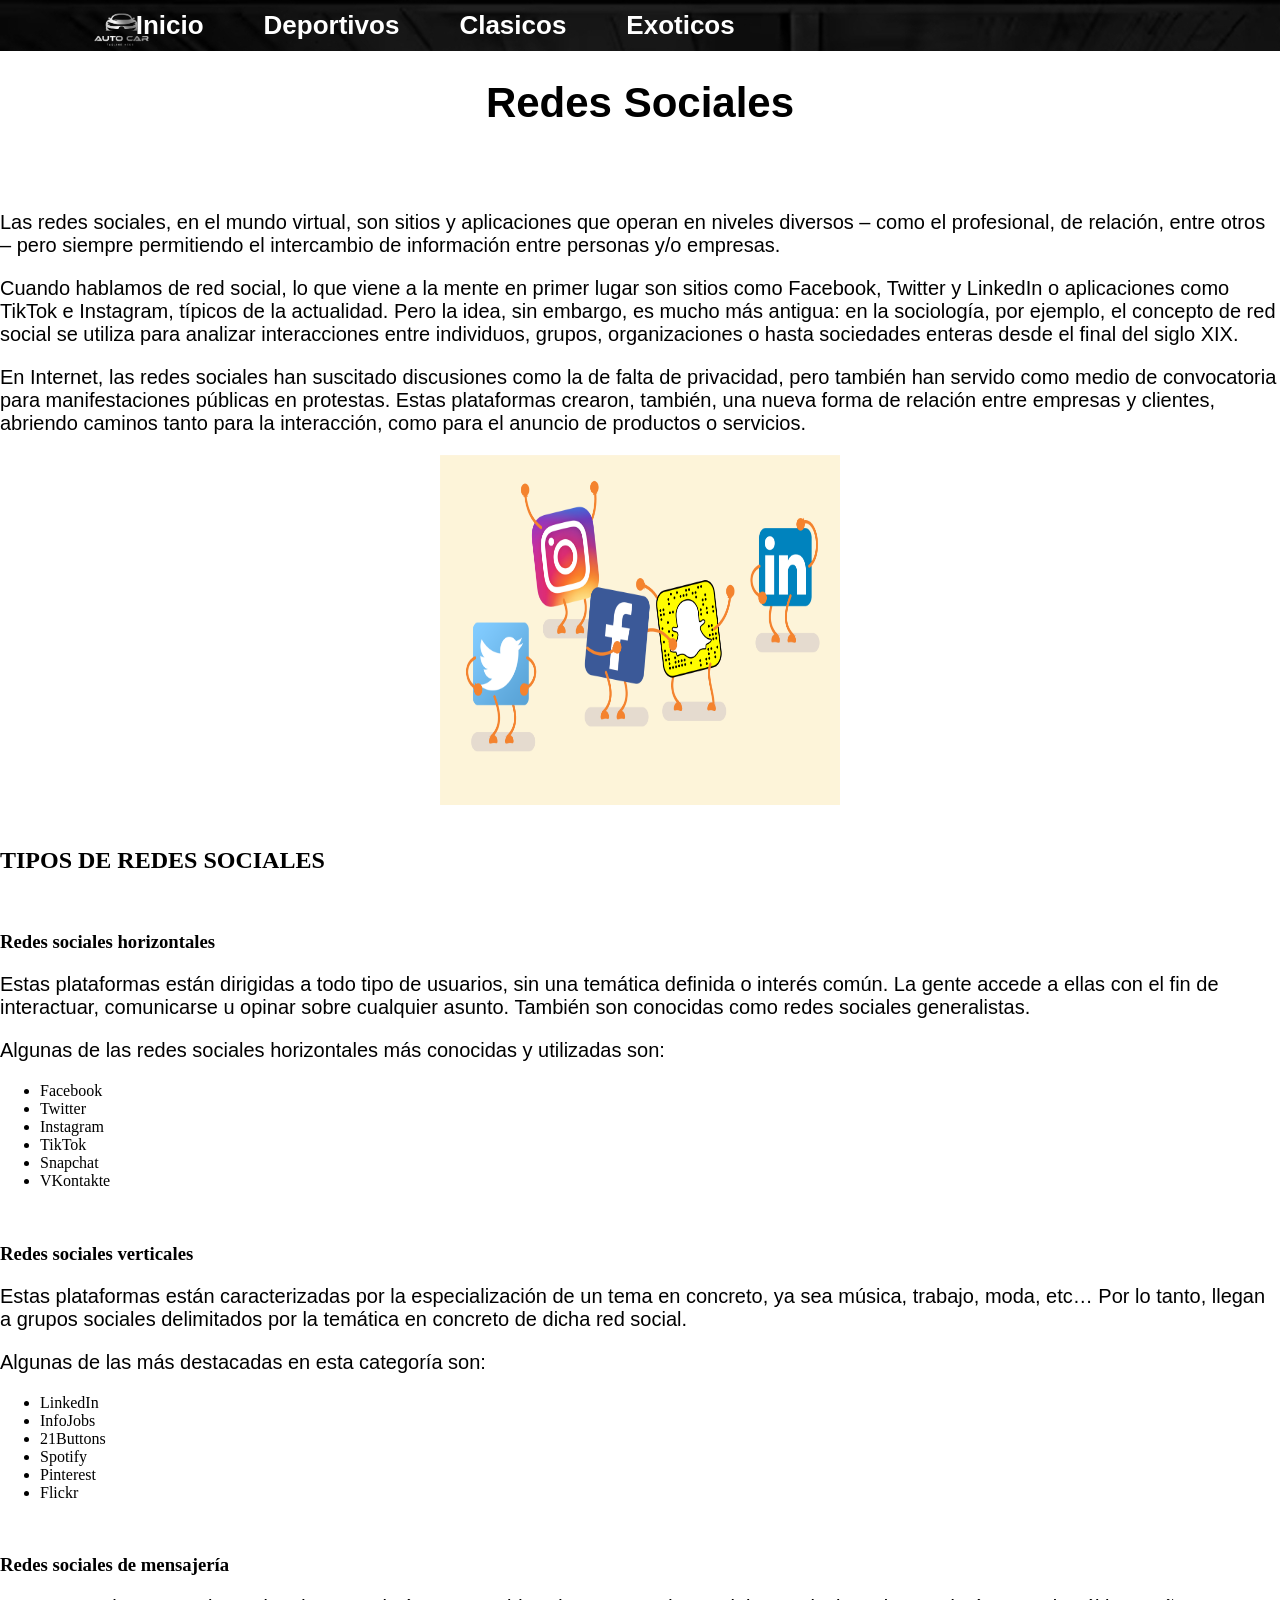
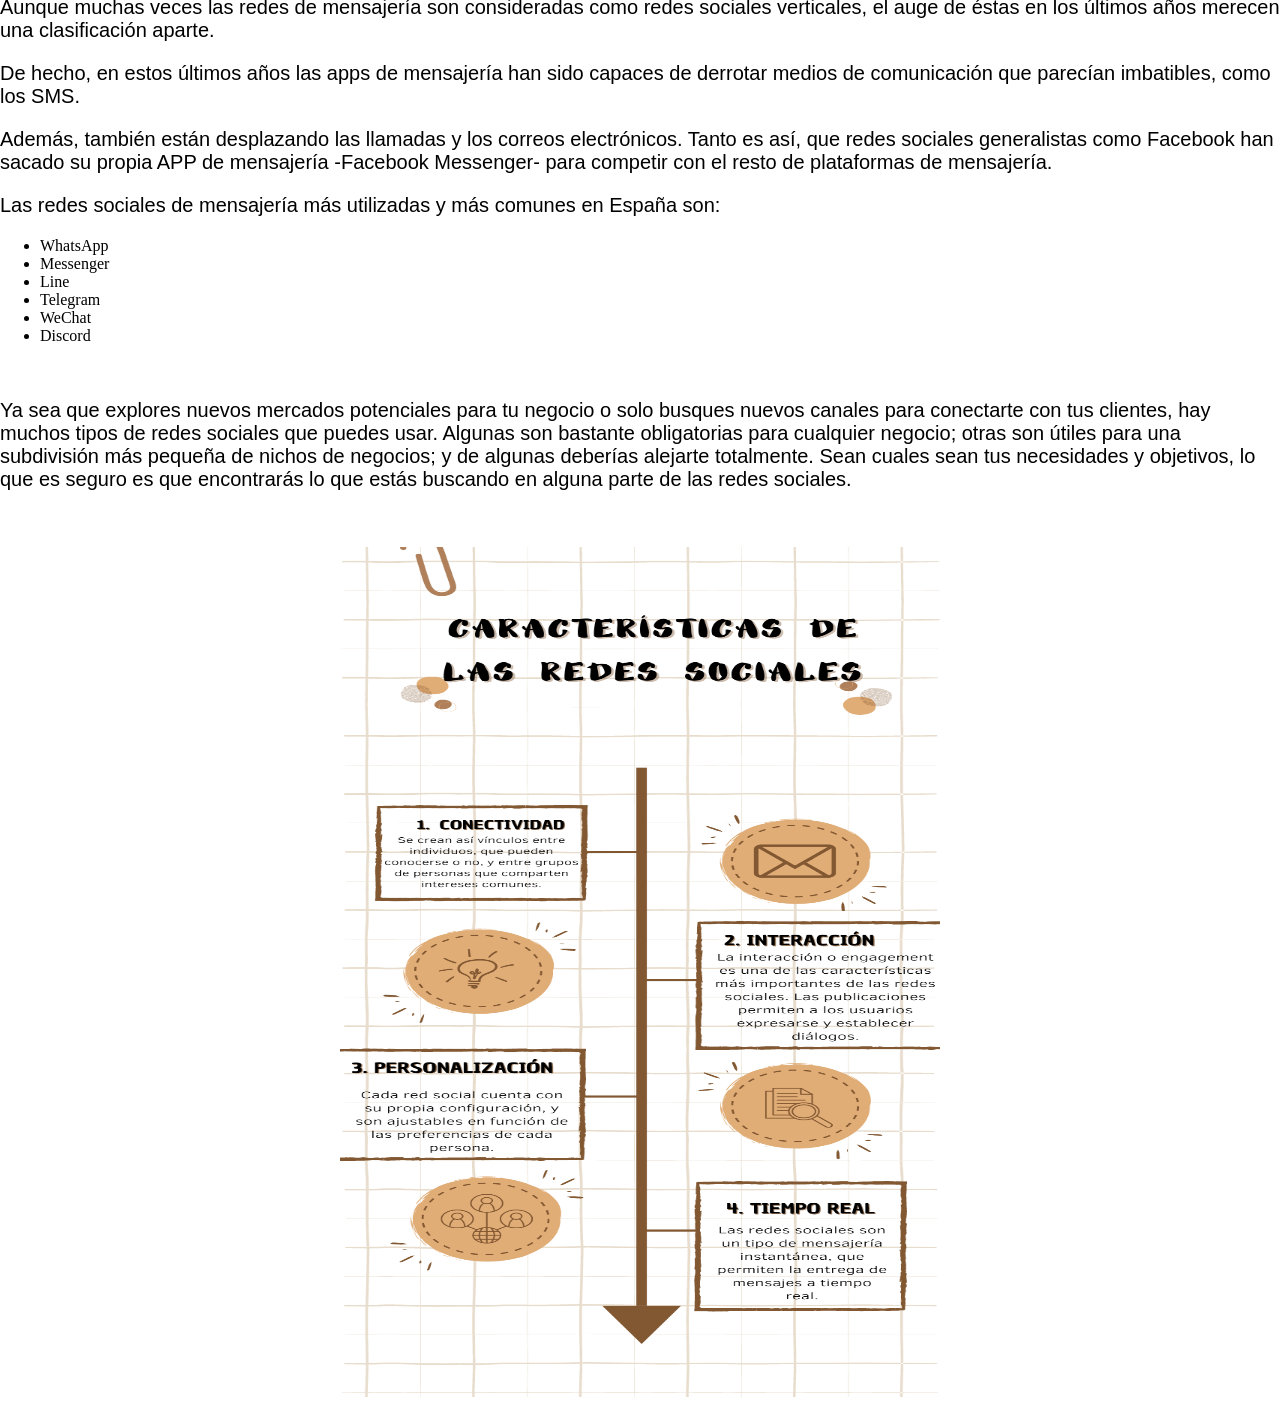
==== clasicos.html @ f696d331 "Mi pagina de carros exoticos" ====
<!DOCTYPE html>
<html lang="en">

<head>
    <meta charset="UTF-8">
    <meta http-equiv="X-UA-Compatible" content="IE=edge">
    <meta name="viewport" content="width=device-width, initial-scale=1.0">
    <title>Redes Sociales</title>
    <link rel="stylesheet" href="css/style.css">
</head>

<body>
    
    <div class="menu-container">
        <div class="menu-wrapper"><img src="IMAGENES/logo.png" alt="Logo" class="logo"></div>
            <ul class="Menu">
                <li><a href="index.html">Inicio</a></li>
                <li><a href="deportivos.html">Deportivos</a></li>
                <li><a href="clasicos.html">Clasicos</a></li>
                <li><a href="exoticos.html">Exoticos</a></li>
            </ul>
        </div>
    

    <center>
        <h1>Redes Sociales</h1>
    </center>
    <br><br>
    <p>Las redes sociales, en el mundo virtual, son sitios y aplicaciones que operan en niveles diversos – como el
        profesional, de relación, entre otros – pero siempre permitiendo el intercambio de información entre personas
        y/o empresas.</p>

    <p>Cuando hablamos de red social, lo que viene a la mente en primer lugar son sitios como Facebook, Twitter y
        LinkedIn o aplicaciones como TikTok e Instagram, típicos de la actualidad. Pero la idea, sin embargo, es mucho
        más antigua: en la sociología, por ejemplo, el concepto de red social se utiliza para analizar interacciones
        entre individuos, grupos, organizaciones o hasta sociedades enteras desde el final del siglo XIX.</p>

    <p>En Internet, las redes sociales han suscitado discusiones como la de falta de privacidad, pero también han
        servido como medio de convocatoria para manifestaciones públicas en protestas. Estas plataformas crearon,
        también, una nueva forma de relación entre empresas y clientes, abriendo caminos tanto para la interacción, como
        para el anuncio de productos o servicios.</p>
    <center><img SRC="IMAGENES/redes-sociales.png" width="400" height="350"></center>
    <br>
    <h2>TIPOS DE REDES SOCIALES</h2>
    <br>
    <h3>Redes sociales horizontales</h3>
    <p>Estas plataformas están dirigidas a todo tipo de usuarios, sin una temática definida o interés común. La gente
        accede a ellas con el fin de interactuar, comunicarse u opinar sobre cualquier asunto. También son conocidas
        como redes sociales generalistas.</p>
    <p>Algunas de las redes sociales horizontales más conocidas y utilizadas son:</p>
    <ul>
        <li>Facebook</li>
        <li>Twitter</li>
        <li>Instagram</li>
        <li>TikTok</li>
        <li>Snapchat</li>
        <li>VKontakte</li>
    </ul>
    <br>

    <h3>Redes sociales verticales</h3>
    <p>Estas plataformas están caracterizadas por la especialización de un tema en concreto, ya sea música, trabajo,
        moda, etc… Por lo tanto, llegan a grupos sociales delimitados por la temática en concreto de dicha red social.
    </p>
    <p>Algunas de las más destacadas en esta categoría son:</p>
    <ul>
        <li>LinkedIn</li>
        <li>InfoJobs</li>
        <li>21Buttons</li>
        <li>Spotify</li>
        <li>Pinterest
        </li>
        <li>Flickr</li>
    </ul>
    <br>

    <h3>Redes sociales de mensajería</h3>
    <P>Aunque muchas veces las redes de mensajería son consideradas como redes sociales verticales, el auge de éstas en
        los últimos años merecen una clasificación aparte.</P>
    <p>De hecho, en estos últimos años las apps de mensajería han sido capaces de derrotar medios de comunicación que
        parecían imbatibles, como los SMS.</p>
    <p>Además, también están desplazando las llamadas y los correos electrónicos. Tanto es así, que redes sociales
        generalistas como Facebook han sacado su propia APP de mensajería -Facebook Messenger- para competir con el
        resto de plataformas de mensajería.</p>
    <p>Las redes sociales de mensajería más utilizadas y más comunes en España son:</p>
    <ul>
        <li>WhatsApp</li>
        <li>Messenger</li>
        <li>Line</li>
        <li>Telegram</li>
        <li>WeChat
        </li>
        <li>Discord</li>
    </ul>
    <br>

    <P>Ya sea que explores nuevos mercados potenciales para tu negocio o solo busques nuevos canales para conectarte con
        tus clientes, hay muchos tipos de redes sociales que puedes usar. Algunas son bastante obligatorias para
        cualquier negocio; otras son útiles para una subdivisión más pequeña de nichos de negocios; y de algunas
        deberías alejarte totalmente. Sean cuales sean tus necesidades y objetivos, lo que es seguro es que encontrarás
        lo que estás buscando en alguna parte de las redes sociales.</P>

    <br>
    <br>
    <center><img src="IMAGENES/Características de las redes sociales.png" width="600" height="850"></center>
</body>

</html>
---- css/style.css ----
body{
    margin: 0;
    padding: 0;
}

p{
    font-size: 20px;
    font-family: Helvetica;
}

h1{
    font-family: Helvetica;
    font-size: 42px;
}


body {
    background: rgb(255, 255, 255);
}

.menu-container {
    background-image: url(../IMAGENES/banner-bg.jpg);
    padding: 10px 0; /* Reduce el padding vertical */
    text-align: center;
    position: relative;
    top: 0;
    width: 100%;
}

ul.Menu {
    display: flex;
    justify-content: center;
    padding: 0;
    margin: 0;
}

ul.Menu li {
    position: relative;
    top: 0%;
    right: 16%;
    list-style: none;
    margin: 0 30px;
    font-size: 26px;
}

ul.Menu li a {
    text-decoration: none;
    color: rgb(255, 255, 255);
    font-family:'Arial', Times, serif;
    font-weight:bold;
    transition:0.4s ease-in-out;
}

ul.Menu li a:hover {
    color: rgb(0, 255, 179);
}

.menu-wrapper {
    position: absolute;
    top: -25%;
    left: -10%;
    display: flex;
    align-items: center;
    justify-content: center;
    gap: 30px; /* Espacio entre el logo y el menú */
}

.logo {
    width: 17%;
    height: auto;
    border-radius: 10px; /* Estética suave */
    transition: transform 0.3s ease-in-out;
}

.logo:hover {
    transform: scale(1.1);
}

.cont_img{
    background-image: url(../IMAGENES/banner-bg.jpg);
    width: 100%;
    height: 600px;
    background-position:center;
    position: relative;
    padding: 0;
    margin: 0;
}

.deportivos{
    width: 50%;
    height: 50%;
}

.deportivos a {
    width: 100%;
    float: left;
    font-size: 18px;
    color: #f6f8f8;
    background-color: #4bc5b8;
    text-align: center;
    padding: 10px 0px;
}

.btn_main {
    position: relative;
    top: -20%;
    width: 20%;
    left: 0%;
    margin-top: -10px;
}

.more_bt {
    width: 170px;
    float: left;
    text-decoration: none;
}

.more_bt a {
    
    width: 100%;
    float: left;
    font-size: 18px;
    color: #f6f8f8;
    background-color: #4bc5b8;
    text-align: center;
    padding: 10px 0px;
    text-decoration: none;
}

.deportivos h1{
    color: white;
    position: relative;
    top: 20%;
    left: 27%;
    margin: 0;
    padding: 0;
}

.imagen_dep {
    position: relative;
    margin-top: -20px;
}

.clasicos{
    position: relative;
    left: 50%;
    width: 50%;
    height: 50%;
}

.clasicos a {
    width: 100%;
    float: left;
    font-size: 18px;
    color: #f6f8f8;
    background-color: #4bc5b8;
    text-align: center;
    padding: 10px 0px;
}

.clasicos h1{
    color: white;
    position: relative;
    top: -85%;
    left: 27%;
    margin: 0;
    padding: 0;
}

.imagen_clas{
    position: relative;
    margin-top: -45.57%;
    right: 5%;
}

.btn_main2 {
    position: relative;
    width: 20%;
    left: 0%;
    margin-top: -10%;
}

.more_bt2 {
    width: 170px;
    float: left;
    text-decoration: none;
}

.more_bt2 a {
    
    width: 100%;
    float: left;
    font-size: 18px;
    color: #f6f8f8;
    background-color: #4bc5b8;
    text-align: center;
    padding: 10px 0px;
    text-decoration: none;
}
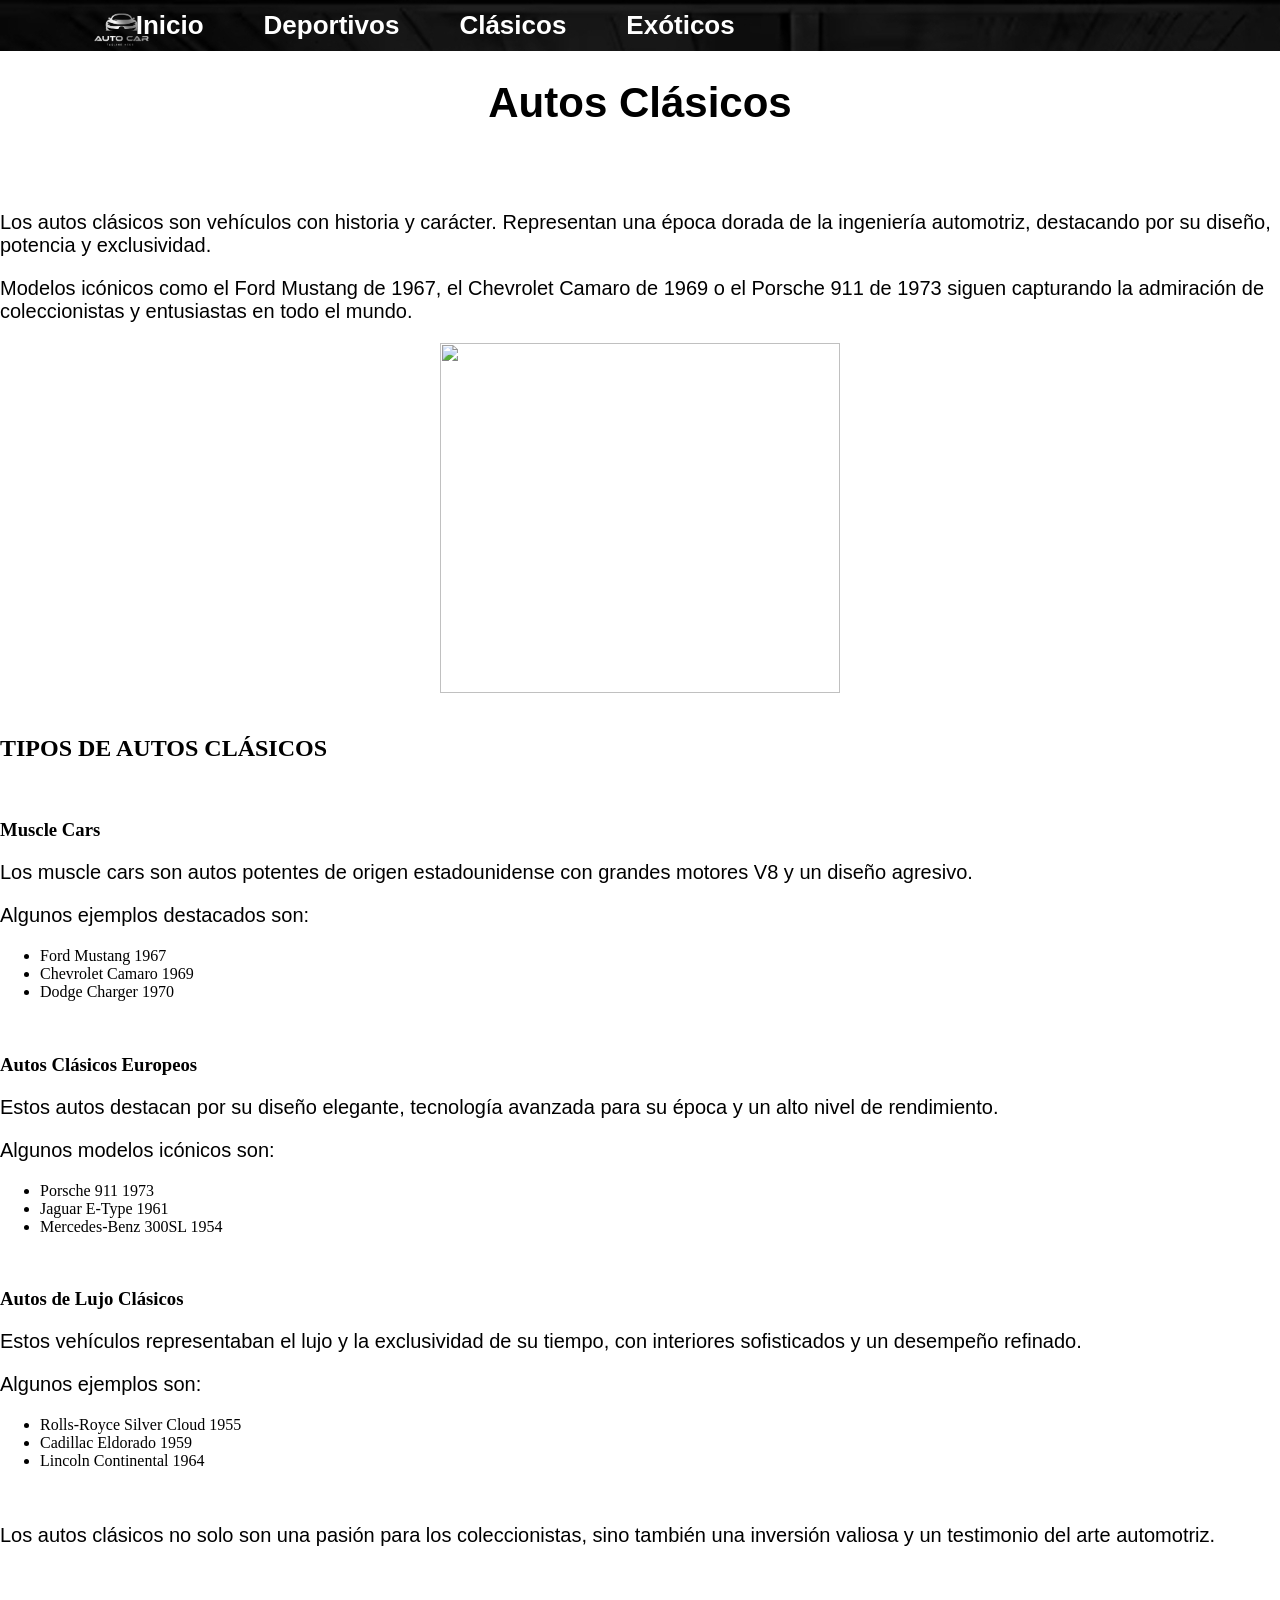
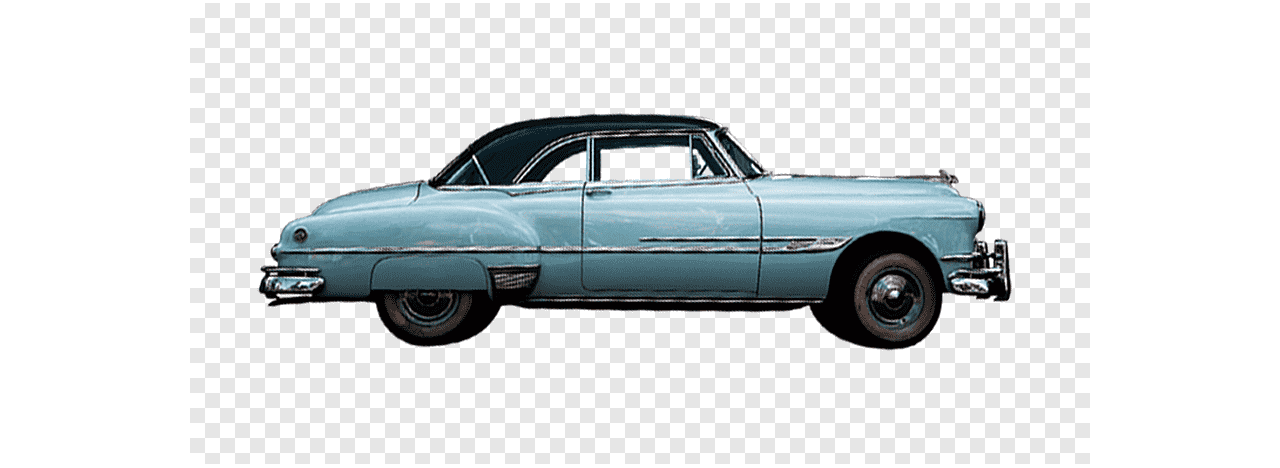
==== commit 5637231e: "autos clasicos info" ====
--- a/clasicos.html
+++ b/clasicos.html
@@ -1,11 +1,11 @@
 <!DOCTYPE html>
-<html lang="en">
+<html lang="es">
 
 <head>
     <meta charset="UTF-8">
     <meta http-equiv="X-UA-Compatible" content="IE=edge">
     <meta name="viewport" content="width=device-width, initial-scale=1.0">
-    <title>Redes Sociales</title>
+    <title>Autos Clásicos</title>
     <link rel="stylesheet" href="css/style.css">
 </head>
 
@@ -16,93 +16,58 @@
             <ul class="Menu">
                 <li><a href="index.html">Inicio</a></li>
                 <li><a href="deportivos.html">Deportivos</a></li>
-                <li><a href="clasicos.html">Clasicos</a></li>
-                <li><a href="exoticos.html">Exoticos</a></li>
+                <li><a href="clasicos.html">Clásicos</a></li>
+                <li><a href="exoticos.html">Exóticos</a></li>
             </ul>
         </div>
     
-
     <center>
-        <h1>Redes Sociales</h1>
+        <h1>Autos Clásicos</h1>
     </center>
     <br><br>
-    <p>Las redes sociales, en el mundo virtual, son sitios y aplicaciones que operan en niveles diversos – como el
-        profesional, de relación, entre otros – pero siempre permitiendo el intercambio de información entre personas
-        y/o empresas.</p>
+    <p>Los autos clásicos son vehículos con historia y carácter. Representan una época dorada de la ingeniería automotriz, destacando por su diseño, potencia y exclusividad.</p>
 
-    <p>Cuando hablamos de red social, lo que viene a la mente en primer lugar son sitios como Facebook, Twitter y
-        LinkedIn o aplicaciones como TikTok e Instagram, típicos de la actualidad. Pero la idea, sin embargo, es mucho
-        más antigua: en la sociología, por ejemplo, el concepto de red social se utiliza para analizar interacciones
-        entre individuos, grupos, organizaciones o hasta sociedades enteras desde el final del siglo XIX.</p>
-
-    <p>En Internet, las redes sociales han suscitado discusiones como la de falta de privacidad, pero también han
-        servido como medio de convocatoria para manifestaciones públicas en protestas. Estas plataformas crearon,
-        también, una nueva forma de relación entre empresas y clientes, abriendo caminos tanto para la interacción, como
-        para el anuncio de productos o servicios.</p>
-    <center><img SRC="IMAGENES/redes-sociales.png" width="400" height="350"></center>
+    <p>Modelos icónicos como el Ford Mustang de 1967, el Chevrolet Camaro de 1969 o el Porsche 911 de 1973 siguen capturando la admiración de coleccionistas y entusiastas en todo el mundo.</p>
+    
+    <center><img src="imagen 1 .png" width="400" height="350"></center>
     <br>
-    <h2>TIPOS DE REDES SOCIALES</h2>
+    <h2>TIPOS DE AUTOS CLÁSICOS</h2>
     <br>
-    <h3>Redes sociales horizontales</h3>
-    <p>Estas plataformas están dirigidas a todo tipo de usuarios, sin una temática definida o interés común. La gente
-        accede a ellas con el fin de interactuar, comunicarse u opinar sobre cualquier asunto. También son conocidas
-        como redes sociales generalistas.</p>
-    <p>Algunas de las redes sociales horizontales más conocidas y utilizadas son:</p>
+    <h3>Muscle Cars</h3>
+    <p>Los muscle cars son autos potentes de origen estadounidense con grandes motores V8 y un diseño agresivo.</p>
+    <p>Algunos ejemplos destacados son:</p>
     <ul>
-        <li>Facebook</li>
-        <li>Twitter</li>
-        <li>Instagram</li>
-        <li>TikTok</li>
-        <li>Snapchat</li>
-        <li>VKontakte</li>
+        <li>Ford Mustang 1967</li>
+        <li>Chevrolet Camaro 1969</li>
+        <li>Dodge Charger 1970</li>
     </ul>
     <br>
 
-    <h3>Redes sociales verticales</h3>
-    <p>Estas plataformas están caracterizadas por la especialización de un tema en concreto, ya sea música, trabajo,
-        moda, etc… Por lo tanto, llegan a grupos sociales delimitados por la temática en concreto de dicha red social.
-    </p>
-    <p>Algunas de las más destacadas en esta categoría son:</p>
+    <h3>Autos Clásicos Europeos</h3>
+    <p>Estos autos destacan por su diseño elegante, tecnología avanzada para su época y un alto nivel de rendimiento.</p>
+    <p>Algunos modelos icónicos son:</p>
     <ul>
-        <li>LinkedIn</li>
-        <li>InfoJobs</li>
-        <li>21Buttons</li>
-        <li>Spotify</li>
-        <li>Pinterest
-        </li>
-        <li>Flickr</li>
+        <li>Porsche 911 1973</li>
+        <li>Jaguar E-Type 1961</li>
+        <li>Mercedes-Benz 300SL 1954</li>
     </ul>
     <br>
 
-    <h3>Redes sociales de mensajería</h3>
-    <P>Aunque muchas veces las redes de mensajería son consideradas como redes sociales verticales, el auge de éstas en
-        los últimos años merecen una clasificación aparte.</P>
-    <p>De hecho, en estos últimos años las apps de mensajería han sido capaces de derrotar medios de comunicación que
-        parecían imbatibles, como los SMS.</p>
-    <p>Además, también están desplazando las llamadas y los correos electrónicos. Tanto es así, que redes sociales
-        generalistas como Facebook han sacado su propia APP de mensajería -Facebook Messenger- para competir con el
-        resto de plataformas de mensajería.</p>
-    <p>Las redes sociales de mensajería más utilizadas y más comunes en España son:</p>
+    <h3>Autos de Lujo Clásicos</h3>
+    <p>Estos vehículos representaban el lujo y la exclusividad de su tiempo, con interiores sofisticados y un desempeño refinado.</p>
+    <p>Algunos ejemplos son:</p>
     <ul>
-        <li>WhatsApp</li>
-        <li>Messenger</li>
-        <li>Line</li>
-        <li>Telegram</li>
-        <li>WeChat
-        </li>
-        <li>Discord</li>
+        <li>Rolls-Royce Silver Cloud 1955</li>
+        <li>Cadillac Eldorado 1959</li>
+        <li>Lincoln Continental 1964</li>
     </ul>
     <br>
 
-    <P>Ya sea que explores nuevos mercados potenciales para tu negocio o solo busques nuevos canales para conectarte con
-        tus clientes, hay muchos tipos de redes sociales que puedes usar. Algunas son bastante obligatorias para
-        cualquier negocio; otras son útiles para una subdivisión más pequeña de nichos de negocios; y de algunas
-        deberías alejarte totalmente. Sean cuales sean tus necesidades y objetivos, lo que es seguro es que encontrarás
-        lo que estás buscando en alguna parte de las redes sociales.</P>
-
+    <p>Los autos clásicos no solo son una pasión para los coleccionistas, sino también una inversión valiosa y un testimonio del arte automotriz.</p>
+    
     <br>
     <br>
-    <center><img src="IMAGENES/Características de las redes sociales.png" width="600" height="850"></center>
+    <center><img src="IMAGENES/calsico10.png"600" height="auto"></center>
 </body>
 
 </html>
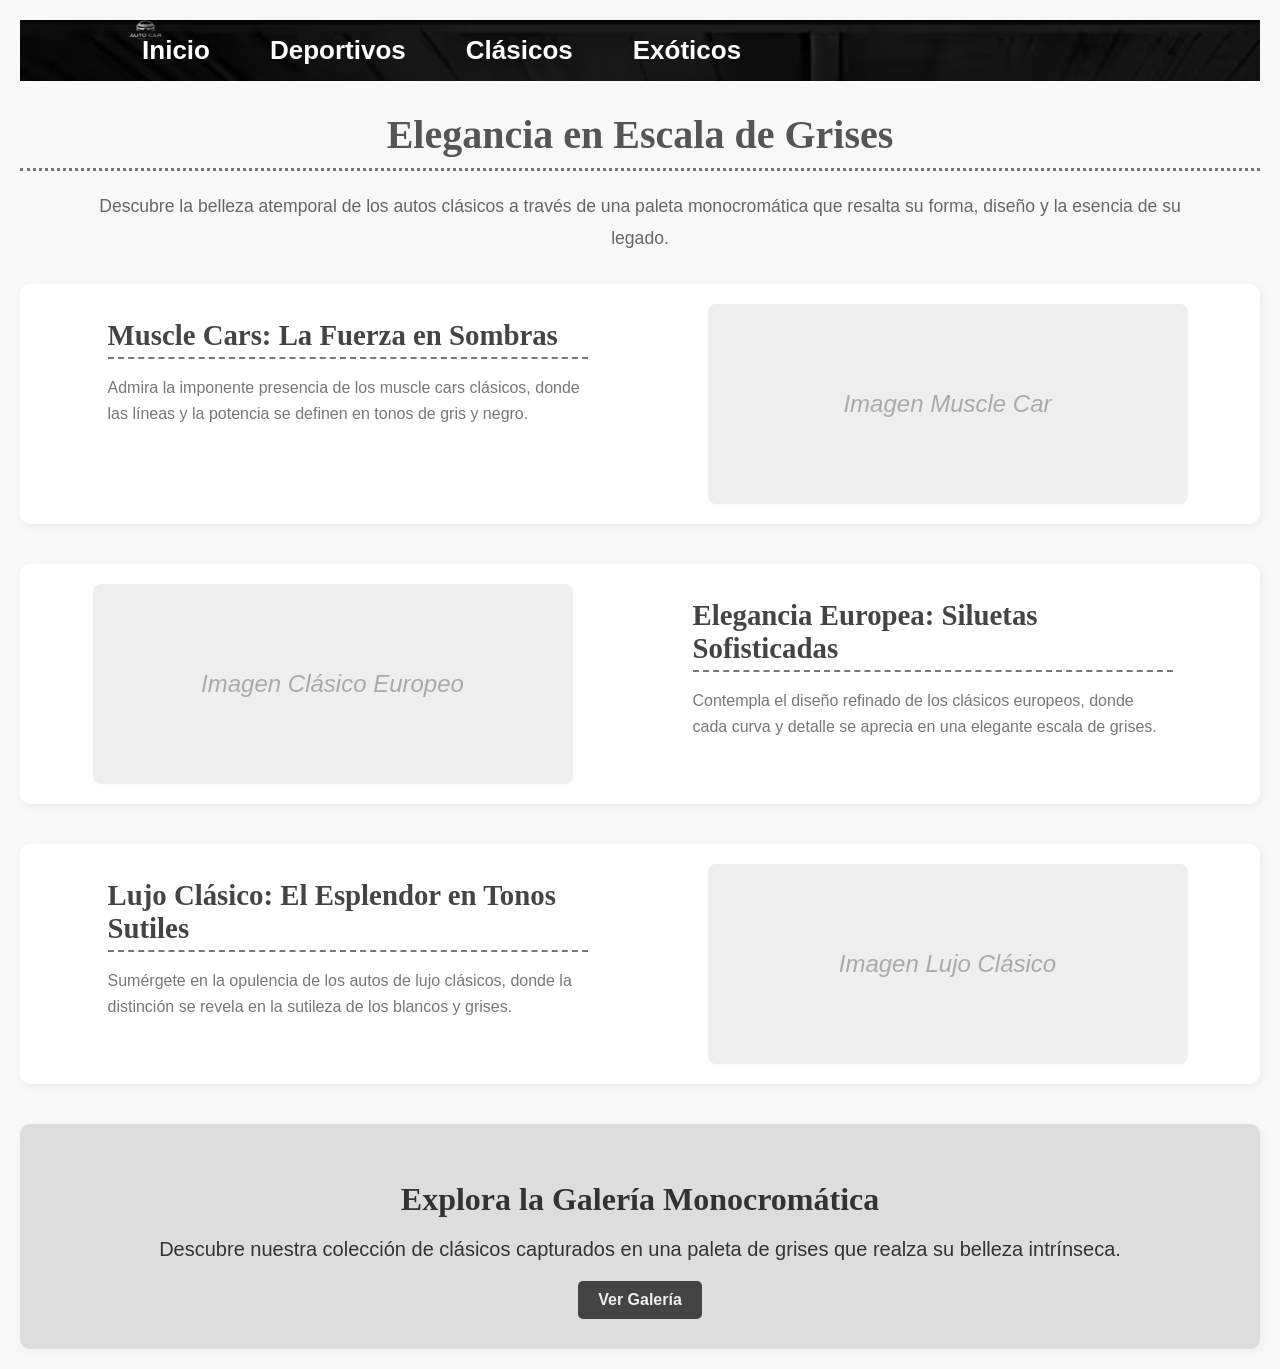
==== commit d45fa2fb: "nuevos cambios en autos clasicos" ====
--- a/clasicos.html
+++ b/clasicos.html
@@ -5,69 +5,224 @@
     <meta charset="UTF-8">
     <meta http-equiv="X-UA-Compatible" content="IE=edge">
     <meta name="viewport" content="width=device-width, initial-scale=1.0">
-    <title>Autos Clásicos</title>
+    <title>Autos Clásicos - Elegancia Monocromática</title>
     <link rel="stylesheet" href="css/style.css">
+    <style>
+        body {
+            background-color: #f8f8f8; /* Gris claro de fondo */
+            font-family: 'Segoe UI', Tahoma, Geneva, Verdana, sans-serif;
+            color: #333; /* Gris oscuro para el texto principal */
+            margin: 0;
+            padding: 20px;
+        }
+
+        .menu-container {
+            background-color: rgba(0, 0, 0, 0.9); /* Negro semi-transparente para el menú */
+            padding: 15px 0;
+            text-align: center;
+            position: sticky;
+            top: 0;
+            width: 100%;
+            z-index: 100;
+        }
+
+        .menu-wrapper {
+            display: flex;
+            align-items: center;
+            justify-content: center;
+            gap: 30px;
+        }
+
+        .logo {
+            width: 10%;
+            height: auto;
+            border-radius: 5px;
+            opacity: 0.8;
+        }
+
+        .Menu {
+            display: flex;
+            justify-content: center;
+            padding: 0;
+            margin: 0;
+            list-style: none;
+        }
+
+        .Menu li {
+            margin: 0 15px;
+            font-size: 1.1em;
+        }
+
+        .Menu li a {
+            text-decoration: none;
+            color: #eee; /* Gris claro para los enlaces del menú */
+            font-weight: bold;
+            transition: color 0.3s ease-in-out;
+        }
+
+        .Menu li a:hover {
+            color: #ccc; /* Gris más claro al pasar el ratón */
+        }
+
+        .section-title {
+            font-family: 'Georgia', serif;
+            font-size: 2.5em;
+            color: #555; /* Gris medio para el título */
+            text-align: center;
+            margin-top: 30px;
+            margin-bottom: 20px;
+            border-bottom: 3px dotted #777; /* Borde punteado en gris */
+            padding-bottom: 10px;
+        }
+
+        .intro-text {
+            font-size: 1.1em;
+            line-height: 1.8;
+            color: #666; /* Gris más claro para el texto de introducción */
+            text-align: center;
+            margin-bottom: 30px;
+            padding: 0 50px;
+        }
+
+        .classic-category {
+            display: flex;
+            flex-wrap: wrap;
+            justify-content: space-around;
+            margin-bottom: 40px;
+            padding: 20px;
+            background-color: #fff; /* Fondo blanco para las secciones */
+            border-radius: 10px;
+            box-shadow: 2px 2px 10px rgba(0, 0, 0, 0.05);
+        }
+
+        .category-info {
+            flex-basis: 40%;
+            padding: 15px;
+        }
+
+        .category-info h3 {
+            font-family: 'Georgia', serif;
+            font-size: 1.8em;
+            color: #444; /* Gris oscuro para los subtítulos */
+            margin-top: 0;
+            margin-bottom: 10px;
+            border-bottom: 2px dashed #777; /* Borde discontinuo en gris */
+            padding-bottom: 5px;
+        }
+
+        .category-info p {
+            font-size: 1em;
+            line-height: 1.6;
+            color: #777; /* Gris más claro para el texto de la categoría */
+            margin-bottom: 15px;
+        }
+
+        .category-image-placeholder {
+            flex-basis: 40%;
+            min-height: 200px;
+            background-color: #eee; /* Gris muy claro como marcador de posición */
+            border-radius: 8px;
+            display: flex;
+            justify-content: center;
+            align-items: center;
+            color: #aaa;
+            font-size: 1.5em;
+            font-style: italic;
+            box-shadow: 1px 1px 5px rgba(0, 0, 0, 0.02);
+        }
+
+        .category-image-placeholder img {
+            max-width: 100%;
+            max-height: 100%;
+            border-radius: 8px;
+        }
+
+        .call-to-action {
+            text-align: center;
+            margin-top: 40px;
+            padding: 30px;
+            background-color: #ddd; /* Gris claro para la llamada a la acción */
+            border-radius: 10px;
+            box-shadow: 2px 2px 10px rgba(0, 0, 0, 0.05);
+        }
+
+        .call-to-action h2 {
+            font-family: 'Georgia', serif;
+            font-size: 2em;
+            color: #333; /* Gris oscuro para el título de la llamada a la acción */
+            margin-bottom: 15px;
+        }
+
+        .call-to-action a {
+            display: inline-block;
+            padding: 10px 20px;
+            background-color: #555; /* Gris medio para el botón */
+            color: #fff;
+            text-decoration: none;
+            border-radius: 5px;
+            font-weight: bold;
+            transition: background-color 0.3s ease-in-out;
+        }
+
+        .call-to-action a:hover {
+            background-color: #333; /* Gris oscuro al pasar el ratón */
+        }
+    </style>
 </head>
 
 <body>
-    
+
     <div class="menu-container">
-        <div class="menu-wrapper"><img src="IMAGENES/logo.png" alt="Logo" class="logo"></div>
-            <ul class="Menu">
-                <li><a href="index.html">Inicio</a></li>
-                <li><a href="deportivos.html">Deportivos</a></li>
-                <li><a href="clasicos.html">Clásicos</a></li>
-                <li><a href="exoticos.html">Exóticos</a></li>
-            </ul>
-        </div>
-    
-    <center>
-        <h1>Autos Clásicos</h1>
-    </center>
-    <br><br>
-    <p>Los autos clásicos son vehículos con historia y carácter. Representan una época dorada de la ingeniería automotriz, destacando por su diseño, potencia y exclusividad.</p>
-
-    <p>Modelos icónicos como el Ford Mustang de 1967, el Chevrolet Camaro de 1969 o el Porsche 911 de 1973 siguen capturando la admiración de coleccionistas y entusiastas en todo el mundo.</p>
-    
-    <center><img src="imagen 1 .png" width="400" height="350"></center>
-    <br>
-    <h2>TIPOS DE AUTOS CLÁSICOS</h2>
-    <br>
-    <h3>Muscle Cars</h3>
-    <p>Los muscle cars son autos potentes de origen estadounidense con grandes motores V8 y un diseño agresivo.</p>
-    <p>Algunos ejemplos destacados son:</p>
-    <ul>
-        <li>Ford Mustang 1967</li>
-        <li>Chevrolet Camaro 1969</li>
-        <li>Dodge Charger 1970</li>
-    </ul>
-    <br>
-
-    <h3>Autos Clásicos Europeos</h3>
-    <p>Estos autos destacan por su diseño elegante, tecnología avanzada para su época y un alto nivel de rendimiento.</p>
-    <p>Algunos modelos icónicos son:</p>
-    <ul>
-        <li>Porsche 911 1973</li>
-        <li>Jaguar E-Type 1961</li>
-        <li>Mercedes-Benz 300SL 1954</li>
-    </ul>
-    <br>
-
-    <h3>Autos de Lujo Clásicos</h3>
-    <p>Estos vehículos representaban el lujo y la exclusividad de su tiempo, con interiores sofisticados y un desempeño refinado.</p>
-    <p>Algunos ejemplos son:</p>
-    <ul>
-        <li>Rolls-Royce Silver Cloud 1955</li>
-        <li>Cadillac Eldorado 1959</li>
-        <li>Lincoln Continental 1964</li>
-    </ul>
-    <br>
-
-    <p>Los autos clásicos no solo son una pasión para los coleccionistas, sino también una inversión valiosa y un testimonio del arte automotriz.</p>
-    
-    <br>
-    <br>
-    <center><img src="IMAGENES/calsico10.png"600" height="auto"></center>
+        <div class="menu-wrapper">
+            <img src="IMAGENES/logo.png" alt="Logo" class="logo">
+        </div>
+        <ul class="Menu">
+            <li><a href="index.html">Inicio</a></li>
+            <li><a href="deportivos.html">Deportivos</a></li>
+            <li><a href="clasicos.html">Clásicos</a></li>
+            <li><a href="exoticos.html">Exóticos</a></li>
+        </ul>
+    </div>
+
+    <h1 class="section-title">Elegancia en Escala de Grises</h1>
+    <p class="intro-text">Descubre la belleza atemporal de los autos clásicos a través de una paleta monocromática que resalta su forma, diseño y la esencia de su legado.</p>
+
+    <div class="classic-category">
+        <div class="category-info">
+            <h3>Muscle Cars: La Fuerza en Sombras</h3>
+            <p>Admira la imponente presencia de los muscle cars clásicos, donde las líneas y la potencia se definen en tonos de gris y negro.</p>
+        </div>
+        <div class="category-image-placeholder">
+            Imagen Muscle Car
+        </div>
+    </div>
+
+    <div class="classic-category">
+        <div class="category-image-placeholder">
+            Imagen Clásico Europeo
+        </div>
+        <div class="category-info">
+            <h3>Elegancia Europea: Siluetas Sofisticadas</h3>
+            <p>Contempla el diseño refinado de los clásicos europeos, donde cada curva y detalle se aprecia en una elegante escala de grises.</p>
+        </div>
+    </div>
+
+    <div class="classic-category">
+        <div class="category-info">
+            <h3>Lujo Clásico: El Esplendor en Tonos Sutiles</h3>
+            <p>Sumérgete en la opulencia de los autos de lujo clásicos, donde la distinción se revela en la sutileza de los blancos y grises.</p>
+        </div>
+        <div class="category-image-placeholder">
+            Imagen Lujo Clásico
+        </div>
+    </div>
+
+    <div class="call-to-action">
+        <h2>Explora la Galería Monocromática</h2>
+        <p>Descubre nuestra colección de clásicos capturados en una paleta de grises que realza su belleza intrínseca.</p>
+        <a href="#" style="background-color: #444; color: #eee;">Ver Galería</a>
+    </div>
+
 </body>
 
 </html>
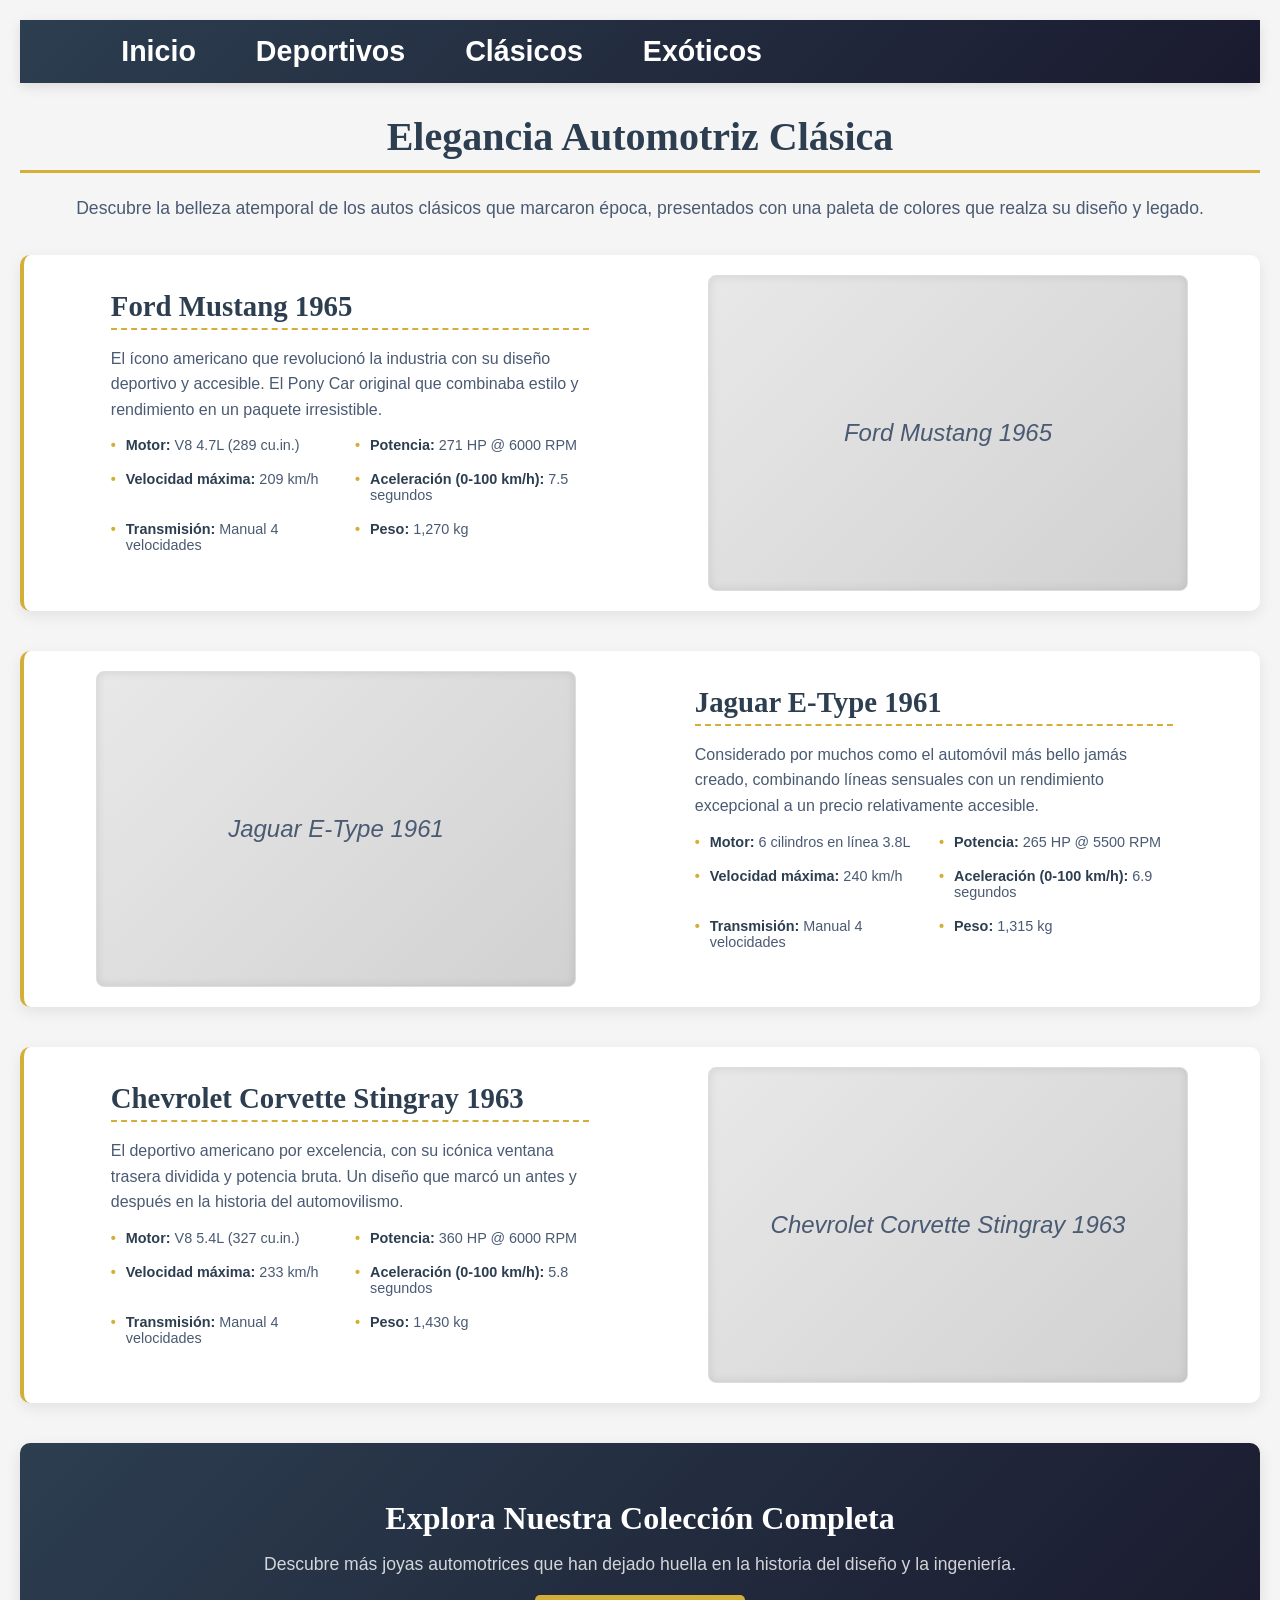
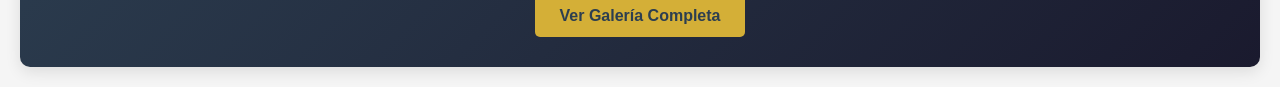
==== commit 84ca5a1c: "actualizacion 2" ====
--- a/clasicos.html
+++ b/clasicos.html
@@ -5,25 +5,26 @@
     <meta charset="UTF-8">
     <meta http-equiv="X-UA-Compatible" content="IE=edge">
     <meta name="viewport" content="width=device-width, initial-scale=1.0">
-    <title>Autos Clásicos - Elegancia Monocromática</title>
+    <title>Autos Clásicos - Galería de Época</title>
     <link rel="stylesheet" href="css/style.css">
     <style>
         body {
-            background-color: #f8f8f8; /* Gris claro de fondo */
+            background-color: #f5f5f5;
             font-family: 'Segoe UI', Tahoma, Geneva, Verdana, sans-serif;
-            color: #333; /* Gris oscuro para el texto principal */
+            color: #333;
             margin: 0;
             padding: 20px;
         }
 
         .menu-container {
-            background-color: rgba(0, 0, 0, 0.9); /* Negro semi-transparente para el menú */
+            background: linear-gradient(135deg, #2c3e50 0%, #1a1a2e 100%);
             padding: 15px 0;
             text-align: center;
             position: sticky;
             top: 0;
             width: 100%;
             z-index: 100;
+            box-shadow: 0 4px 12px rgba(0, 0, 0, 0.1);
         }
 
         .menu-wrapper {
@@ -34,10 +35,12 @@
         }
 
         .logo {
-            width: 10%;
+            width: 60px;
             height: auto;
-            border-radius: 5px;
-            opacity: 0.8;
+            border-radius: 50%;
+            border: 2px solid #d4af37;
+            padding: 3px;
+            background: white;
         }
 
         .Menu {
@@ -50,35 +53,35 @@
 
         .Menu li {
             margin: 0 15px;
-            font-size: 1.1em;
         }
 
         .Menu li a {
             text-decoration: none;
-            color: #eee; /* Gris claro para los enlaces del menú */
-            font-weight: bold;
+            color: #f1f1f1;
+            font-weight: 500;
+            font-size: 1.1em;
             transition: color 0.3s ease-in-out;
         }
 
         .Menu li a:hover {
-            color: #ccc; /* Gris más claro al pasar el ratón */
+            color: #d4af37;
         }
 
         .section-title {
             font-family: 'Georgia', serif;
             font-size: 2.5em;
-            color: #555; /* Gris medio para el título */
+            color: #2c3e50;
             text-align: center;
             margin-top: 30px;
             margin-bottom: 20px;
-            border-bottom: 3px dotted #777; /* Borde punteado en gris */
             padding-bottom: 10px;
+            border-bottom: 3px solid #d4af37;
         }
 
         .intro-text {
             font-size: 1.1em;
             line-height: 1.8;
-            color: #666; /* Gris más claro para el texto de introducción */
+            color: #4a5a72;
             text-align: center;
             margin-bottom: 30px;
             padding: 0 50px;
@@ -90,9 +93,10 @@
             justify-content: space-around;
             margin-bottom: 40px;
             padding: 20px;
-            background-color: #fff; /* Fondo blanco para las secciones */
+            background-color: #fff;
             border-radius: 10px;
-            box-shadow: 2px 2px 10px rgba(0, 0, 0, 0.05);
+            box-shadow: 0 5px 15px rgba(0, 0, 0, 0.08);
+            border-left: 4px solid #d4af37;
         }
 
         .category-info {
@@ -103,32 +107,61 @@
         .category-info h3 {
             font-family: 'Georgia', serif;
             font-size: 1.8em;
-            color: #444; /* Gris oscuro para los subtítulos */
+            color: #2c3e50;
             margin-top: 0;
             margin-bottom: 10px;
-            border-bottom: 2px dashed #777; /* Borde discontinuo en gris */
             padding-bottom: 5px;
+            border-bottom: 2px dashed #d4af37;
         }
 
         .category-info p {
             font-size: 1em;
             line-height: 1.6;
-            color: #777; /* Gris más claro para el texto de la categoría */
+            color: #4a5a72;
             margin-bottom: 15px;
+        }
+
+        .specs-list {
+            font-size: 0.9em;
+            color: #4a5a72;
+            list-style-type: none;
+            padding-left: 0;
+            display: grid;
+            grid-template-columns: repeat(2, 1fr);
+            gap: 10px;
+        }
+
+        .specs-list li {
+            margin-bottom: 8px;
+            padding-left: 15px;
+            position: relative;
+        }
+
+        .specs-list li:before {
+            content: "•";
+            position: absolute;
+            left: 0;
+            color: #d4af37;
+            font-weight: bold;
+        }
+
+        .specs-list li strong {
+            color: #2c3e50;
         }
 
         .category-image-placeholder {
             flex-basis: 40%;
             min-height: 200px;
-            background-color: #eee; /* Gris muy claro como marcador de posición */
+            background: linear-gradient(135deg, #e8e8e8 0%, #d1d1d1 100%);
             border-radius: 8px;
             display: flex;
             justify-content: center;
             align-items: center;
-            color: #aaa;
+            color: #4a5a72;
             font-size: 1.5em;
             font-style: italic;
-            box-shadow: 1px 1px 5px rgba(0, 0, 0, 0.02);
+            box-shadow: inset 0 0 10px rgba(0,0,0,0.1);
+            border: 1px solid #ddd;
         }
 
         .category-image-placeholder img {
@@ -141,31 +174,39 @@
             text-align: center;
             margin-top: 40px;
             padding: 30px;
-            background-color: #ddd; /* Gris claro para la llamada a la acción */
+            background: linear-gradient(135deg, #2c3e50 0%, #1a1a2e 100%);
             border-radius: 10px;
-            box-shadow: 2px 2px 10px rgba(0, 0, 0, 0.05);
+            box-shadow: 0 5px 15px rgba(0, 0, 0, 0.1);
         }
 
         .call-to-action h2 {
             font-family: 'Georgia', serif;
             font-size: 2em;
-            color: #333; /* Gris oscuro para el título de la llamada a la acción */
+            color: #fff;
             margin-bottom: 15px;
+        }
+
+        .call-to-action p {
+            color: rgba(255,255,255,0.8);
+            margin-bottom: 20px;
+            font-size: 1.1em;
         }
 
         .call-to-action a {
             display: inline-block;
-            padding: 10px 20px;
-            background-color: #555; /* Gris medio para el botón */
-            color: #fff;
+            padding: 12px 25px;
+            background: #d4af37;
+            color: #2c3e50;
             text-decoration: none;
             border-radius: 5px;
             font-weight: bold;
-            transition: background-color 0.3s ease-in-out;
+            transition: all 0.3s ease;
         }
 
         .call-to-action a:hover {
-            background-color: #333; /* Gris oscuro al pasar el ratón */
+            background: #f1c40f;
+            transform: translateY(-2px);
+            box-shadow: 0 3px 10px rgba(212, 175, 55, 0.4);
         }
     </style>
 </head>
@@ -184,43 +225,67 @@
         </ul>
     </div>
 
-    <h1 class="section-title">Elegancia en Escala de Grises</h1>
-    <p class="intro-text">Descubre la belleza atemporal de los autos clásicos a través de una paleta monocromática que resalta su forma, diseño y la esencia de su legado.</p>
+    <h1 class="section-title">Elegancia Automotriz Clásica</h1>
+    <p class="intro-text">Descubre la belleza atemporal de los autos clásicos que marcaron época, presentados con una paleta de colores que realza su diseño y legado.</p>
 
     <div class="classic-category">
         <div class="category-info">
-            <h3>Muscle Cars: La Fuerza en Sombras</h3>
-            <p>Admira la imponente presencia de los muscle cars clásicos, donde las líneas y la potencia se definen en tonos de gris y negro.</p>
+            <h3>Ford Mustang 1965</h3>
+            <p>El ícono americano que revolucionó la industria con su diseño deportivo y accesible. El Pony Car original que combinaba estilo y rendimiento en un paquete irresistible.</p>
+            <ul class="specs-list">
+                <li><strong>Motor:</strong> V8 4.7L (289 cu.in.)</li>
+                <li><strong>Potencia:</strong> 271 HP @ 6000 RPM</li>
+                <li><strong>Velocidad máxima:</strong> 209 km/h</li>
+                <li><strong>Aceleración (0-100 km/h):</strong> 7.5 segundos</li>
+                <li><strong>Transmisión:</strong> Manual 4 velocidades</li>
+                <li><strong>Peso:</strong> 1,270 kg</li>
+            </ul>
         </div>
         <div class="category-image-placeholder">
-            Imagen Muscle Car
+            Ford Mustang 1965
         </div>
     </div>
 
     <div class="classic-category">
         <div class="category-image-placeholder">
-            Imagen Clásico Europeo
+            Jaguar E-Type 1961
         </div>
         <div class="category-info">
-            <h3>Elegancia Europea: Siluetas Sofisticadas</h3>
-            <p>Contempla el diseño refinado de los clásicos europeos, donde cada curva y detalle se aprecia en una elegante escala de grises.</p>
+            <h3>Jaguar E-Type 1961</h3>
+            <p>Considerado por muchos como el automóvil más bello jamás creado, combinando líneas sensuales con un rendimiento excepcional a un precio relativamente accesible.</p>
+            <ul class="specs-list">
+                <li><strong>Motor:</strong> 6 cilindros en línea 3.8L</li>
+                <li><strong>Potencia:</strong> 265 HP @ 5500 RPM</li>
+                <li><strong>Velocidad máxima:</strong> 240 km/h</li>
+                <li><strong>Aceleración (0-100 km/h):</strong> 6.9 segundos</li>
+                <li><strong>Transmisión:</strong> Manual 4 velocidades</li>
+                <li><strong>Peso:</strong> 1,315 kg</li>
+            </ul>
         </div>
     </div>
 
     <div class="classic-category">
         <div class="category-info">
-            <h3>Lujo Clásico: El Esplendor en Tonos Sutiles</h3>
-            <p>Sumérgete en la opulencia de los autos de lujo clásicos, donde la distinción se revela en la sutileza de los blancos y grises.</p>
+            <h3>Chevrolet Corvette Stingray 1963</h3>
+            <p>El deportivo americano por excelencia, con su icónica ventana trasera dividida y potencia bruta. Un diseño que marcó un antes y después en la historia del automovilismo.</p>
+            <ul class="specs-list">
+                <li><strong>Motor:</strong> V8 5.4L (327 cu.in.)</li>
+                <li><strong>Potencia:</strong> 360 HP @ 6000 RPM</li>
+                <li><strong>Velocidad máxima:</strong> 233 km/h</li>
+                <li><strong>Aceleración (0-100 km/h):</strong> 5.8 segundos</li>
+                <li><strong>Transmisión:</strong> Manual 4 velocidades</li>
+                <li><strong>Peso:</strong> 1,430 kg</li>
+            </ul>
         </div>
         <div class="category-image-placeholder">
-            Imagen Lujo Clásico
+            Chevrolet Corvette Stingray 1963
         </div>
     </div>
 
     <div class="call-to-action">
-        <h2>Explora la Galería Monocromática</h2>
-        <p>Descubre nuestra colección de clásicos capturados en una paleta de grises que realza su belleza intrínseca.</p>
-        <a href="#" style="background-color: #444; color: #eee;">Ver Galería</a>
+        <h2>Explora Nuestra Colección Completa</h2>
+        <p>Descubre más joyas automotrices que han dejado huella en la historia del diseño y la ingeniería.</p>
+        <a href="#">Ver Galería Completa</a>
     </div>
 
 </body>
--- a/css/style.css
+++ b/css/style.css
@@ -91,40 +91,12 @@
     height: 50%;
 }
 
-.deportivos a {
-    width: 100%;
-    float: left;
-    font-size: 18px;
-    color: #f6f8f8;
-    background-color: #4bc5b8;
-    text-align: center;
-    padding: 10px 0px;
-}
-
 .btn_main {
     position: relative;
     top: -20%;
     width: 20%;
     left: 0%;
     margin-top: -10px;
-}
-
-.more_bt {
-    width: 170px;
-    float: left;
-    text-decoration: none;
-}
-
-.more_bt a {
-    
-    width: 100%;
-    float: left;
-    font-size: 18px;
-    color: #f6f8f8;
-    background-color: #4bc5b8;
-    text-align: center;
-    padding: 10px 0px;
-    text-decoration: none;
 }
 
 .deportivos h1{
@@ -148,15 +120,6 @@
     height: 50%;
 }
 
-.clasicos a {
-    width: 100%;
-    float: left;
-    font-size: 18px;
-    color: #f6f8f8;
-    background-color: #4bc5b8;
-    text-align: center;
-    padding: 10px 0px;
-}
 
 .clasicos h1{
     color: white;
@@ -168,32 +131,15 @@
 }
 
 .imagen_clas{
-    position: relative;
-    margin-top: -45.57%;
-    right: 5%;
+    position: absolute;
+    margin-top: -40.57%;
+    right: 27%;
 }
 
 .btn_main2 {
-    position: relative;
+    position: absolute;
     width: 20%;
-    left: 0%;
-    margin-top: -10%;
+    left: 35%;
+    margin-top: 7%;
 }
 
-.more_bt2 {
-    width: 170px;
-    float: left;
-    text-decoration: none;
-}
-
-.more_bt2 a {
-    
-    width: 100%;
-    float: left;
-    font-size: 18px;
-    color: #f6f8f8;
-    background-color: #4bc5b8;
-    text-align: center;
-    padding: 10px 0px;
-    text-decoration: none;
-}
